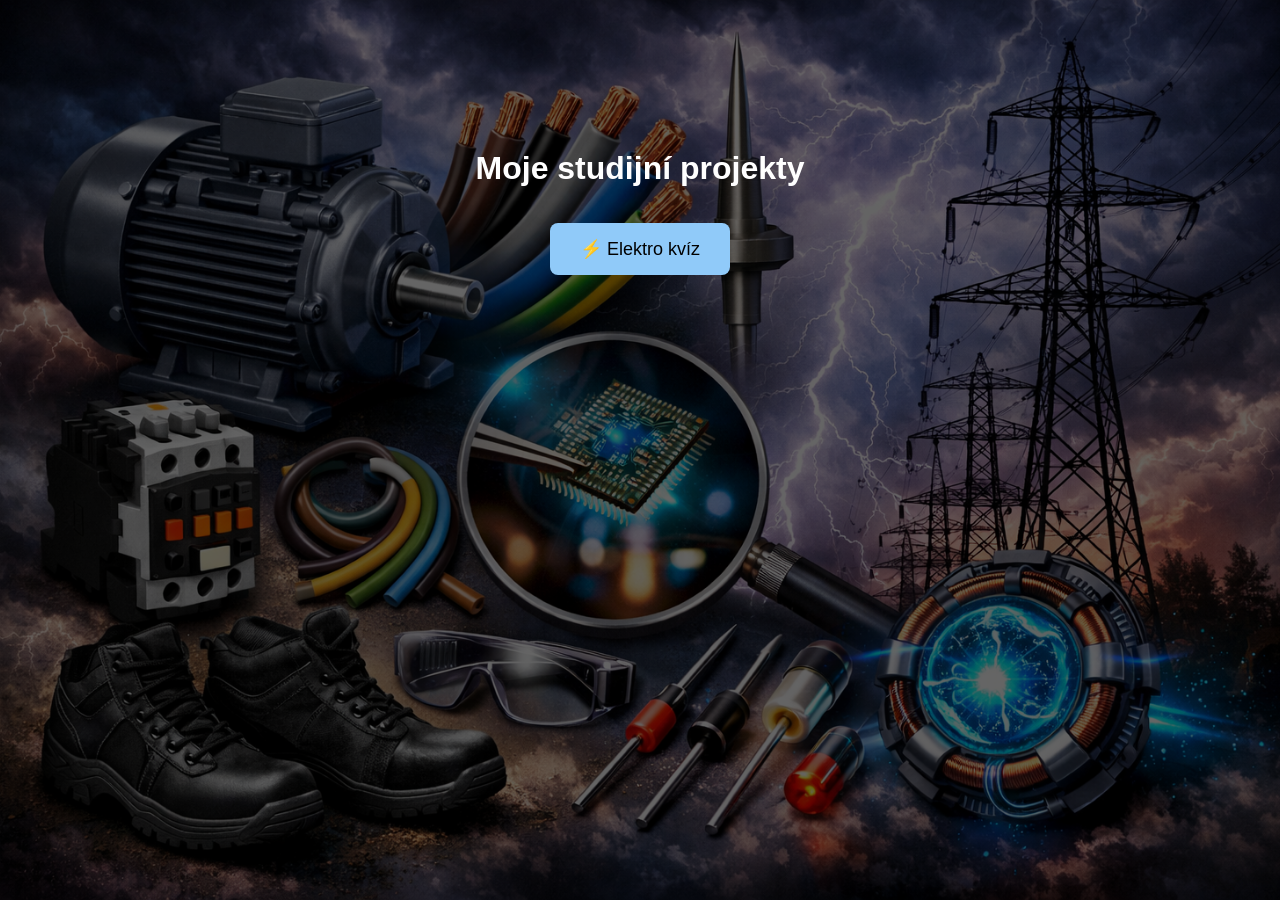
==== index.html @ f8d3eda0 "Add files via upload otevři přes index" ====
<!DOCTYPE html>
<html lang="cs">
<head>
<meta charset="UTF-8">
<title>Moje studijní projekty</title>
<style>
body {
    font-family: Arial, sans-serif;
    background: url("kolazscifi.png") no-repeat center center fixed;
    background-size: cover;
    margin: 0;
    color: white;
    text-align: center;
}

body::before {
    content: "";
    position: fixed;
    width: 100%;
    height: 100%;
    background: rgba(0,0,0,0.6);
    top: 0;
    left: 0;
}

.container {
    position: relative;
    z-index: 1;
    margin-top: 150px;
}

button {
    padding: 15px 30px;
    font-size: 18px;
    margin: 15px;
    border: none;
    border-radius: 8px;
    cursor: pointer;
}

.project {
    background: #90caf9;
}
</style>
</head>
<body>

<div class="container">
    <h1>Moje studijní projekty</h1>
    <button class="project" onclick="openProject('elektro.html')">
        ⚡ Elektro kvíz
    </button>
</div>

<script>
function openProject(page) {
    window.location.href = page;
}
</script>

</body>
</html>
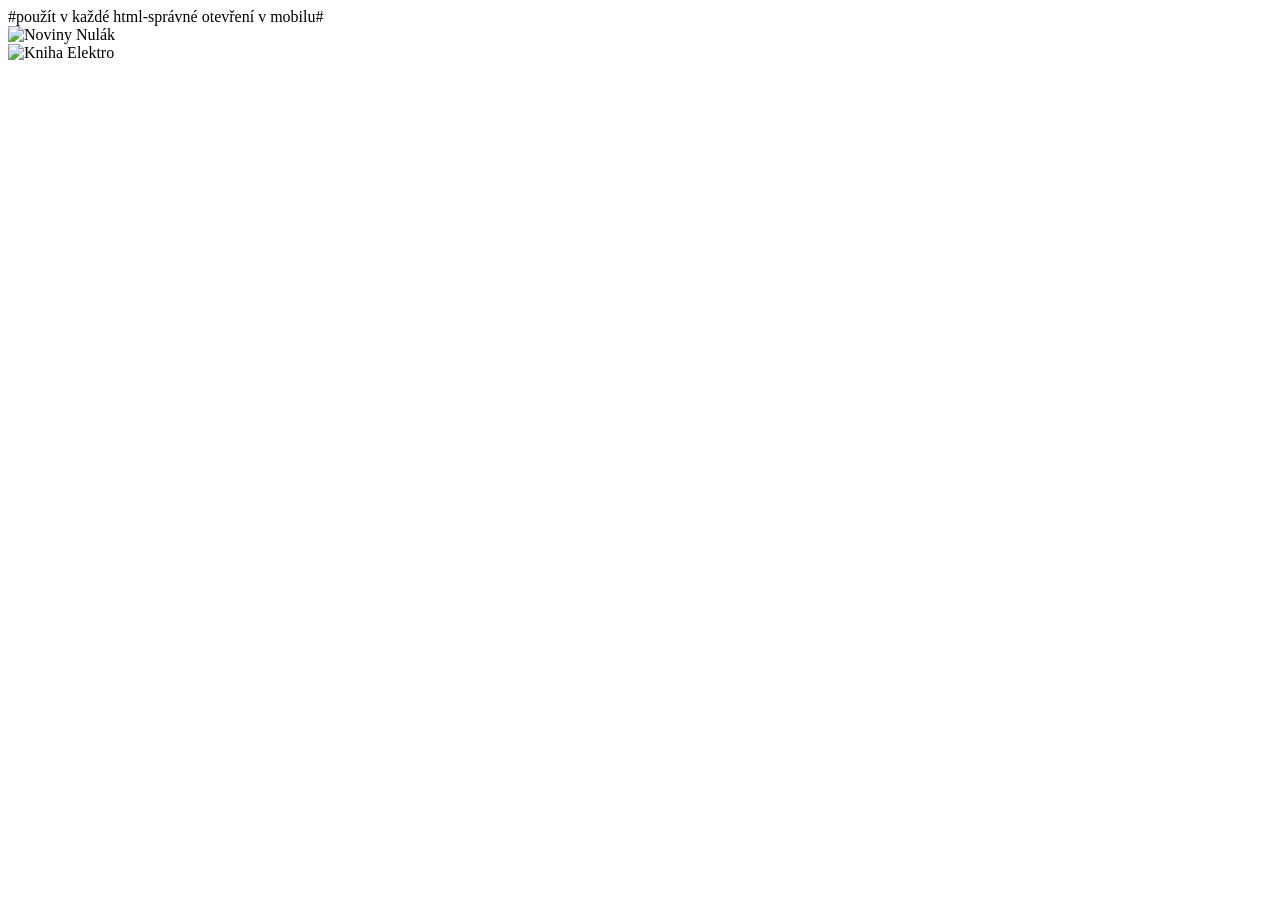
==== commit 8d94b350: "Update index.html i pro mobilní z." ====
--- a/index.html
+++ b/index.html
@@ -1,62 +1,30 @@
 <!DOCTYPE html>
 <html lang="cs">
 <head>
-<meta charset="UTF-8">
-<title>Moje studijní projekty</title>
-<style>
-body {
-    font-family: Arial, sans-serif;
-    background: url("kolazscifi.png") no-repeat center center fixed;
-    background-size: cover;
-    margin: 0;
-    color: white;
-    text-align: center;
-}
+  <meta charset="UTF-8">
+  <meta name="viewport" content="width=device-width, initial-scale=1.0">#použít v každé html-správné otevření v mobilu#
 
-body::before {
-    content: "";
-    position: fixed;
-    width: 100%;
-    height: 100%;
-    background: rgba(0,0,0,0.6);
-    top: 0;
-    left: 0;
-}
-
-.container {
-    position: relative;
-    z-index: 1;
-    margin-top: 150px;
-}
-
-button {
-    padding: 15px 30px;
-    font-size: 18px;
-    margin: 15px;
-    border: none;
-    border-radius: 8px;
-    cursor: pointer;
-}
-
-.project {
-    background: #90caf9;
-}
-</style>
+<!--  <title>Studijní rozcestník</title> -->
+  <link rel="stylesheet" href="style.css">
 </head>
 <body>
 
-<div class="container">
-    <h1>Moje studijní projekty</h1>
-    <button class="project" onclick="openProject('elektro.html')">
-        ⚡ Elektro kvíz
-    </button>
+<div id="scene">
+
+<!--  <div id="title">Studijní rozcestník</div> -->
+
+  <!-- NOVINY -->
+  <div class="hotspot noviny" onclick="openNulak()">
+    <img src="img/noviny-nulak.PNG" alt="Noviny Nulák">
+  </div>
+
+  <!-- KNIHA ELEKTRO -->
+  <div class="hotspot elektro" onclick="openElektro()">
+    <img src="img/kniha-elektro.png" alt="Kniha Elektro">
+  </div>
+
 </div>
 
-<script>
-function openProject(page) {
-    window.location.href = page;
-}
-</script>
-
+<script src="script.js"></script>
 </body>
 </html>
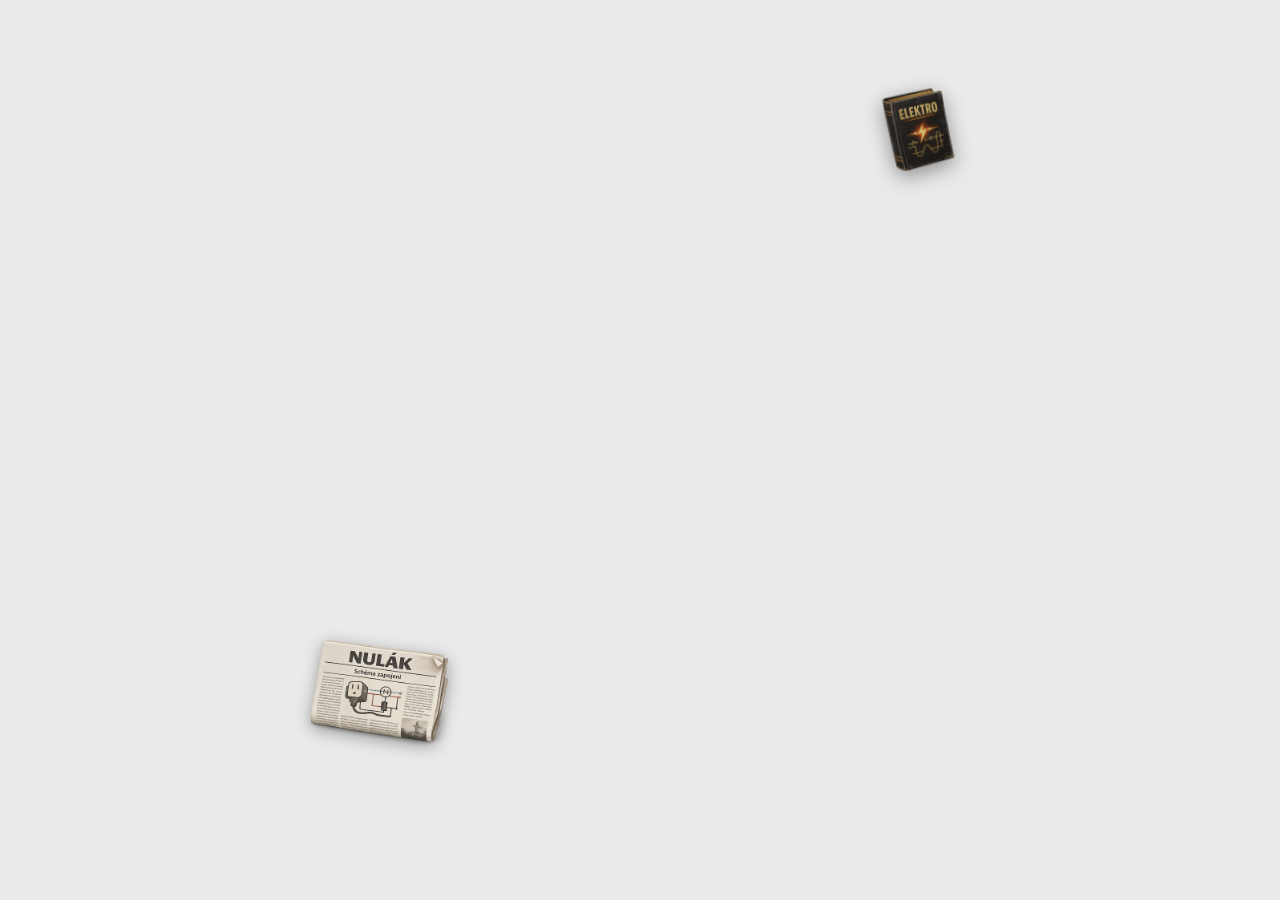
==== commit 77745811: "Update index.html" ====
--- a/index.html
+++ b/index.html
@@ -2,7 +2,7 @@
 <html lang="cs">
 <head>
   <meta charset="UTF-8">
-  <meta name="viewport" content="width=device-width, initial-scale=1.0">#použít v každé html-správné otevření v mobilu#
+  <meta name="viewport" content="width=device-width, initial-scale=1.0"><!--použít v každé html-správné otevření v mobilu-->
 
 <!--  <title>Studijní rozcestník</title> -->
   <link rel="stylesheet" href="style.css">
@@ -15,7 +15,7 @@
 
   <!-- NOVINY -->
   <div class="hotspot noviny" onclick="openNulak()">
-    <img src="img/noviny-nulak.PNG" alt="Noviny Nulák">
+    <img src="img/noviny-nulak.png" alt="Noviny Nulák">
   </div>
 
   <!-- KNIHA ELEKTRO -->
--- a/style.css
+++ b/style.css
@@ -0,0 +1,211 @@
+* {
+  margin: 0;
+  padding: 0;
+  box-sizing: border-box;
+}
+
+body {
+  background: rgb(10, 1, 1);
+  font-family: serif;
+}
+
+#scene {
+  position: relative;
+  width: 100vw;
+  height: 100vh;
+  background: url("index.PNG") center/cover no-repeat;
+  overflow: hidden;
+
+  transition: transform 1.5s ease;
+}
+
+
+/*stav po přiblížení*/
+#scene.zoom-elektro {
+  transform: scale(1.4); /*scale je možné doladit 1.3-1.6*/
+}
+
+/* NÁPIS NAD KRBEM */
+#title {
+  position: absolute;
+  top: 12%;
+  width: 100%;
+  text-align: center;
+  font-size: 48px;
+  color: #f5e6c8;
+  text-shadow: 0 0 15px rgba(255,200,120,0.8);
+}
+
+/* SPOLEČNÉ PRO KLIKATELNÉ OBJEKTY */
+.hotspot {
+  position: absolute;
+  cursor: pointer;
+  transition: all 0.3s ease;
+}
+
+.hotspot img {
+  width: 100%;
+  display: block;
+  pointer-events: none;
+
+  filter:
+    brightness(0.85)
+    contrast(0.9)
+    saturate(0.9)
+    drop-shadow(0 6px 10px rgba(0,0,0,0.4));
+
+  image-rendering: auto;
+ mix-blend-mode: multiply;
+
+  -webkit-mask-image: radial-gradient(
+    circle at center,
+    black 65%,
+    transparent 100%
+  );
+  mask-image: radial-gradient(
+    circle at center,
+    black 65%,
+    transparent 100%
+  );
+}
+
+
+/* HOVER EFEKT */
+.hotspot:hover img {
+  filter:
+    brightness(1)
+    contrast(0.95)
+    saturate(1)
+    drop-shadow(0 8px 14px rgba(0,0,0,0.55));
+}
+
+
+
+/* NOVINY NA STOLE */
+.noviny {
+  z-index: 50;
+  width: 308px;
+  left: 18%;
+  top: 66%;
+}
+
+/* ZÁKLADNÍ VZHLED NOVIN */
+.noviny img {
+  mix-blend-mode: normal;
+  transition: filter 0.3s ease;
+
+  filter:
+    brightness(1)
+    contrast(0.95)
+    saturate(0.9)
+    drop-shadow(0 4px 8px rgba(0,0,0,0.35));
+}  /* ⬅️ TAHLE ZÁVORKA TAM CHYBĚLA */
+
+/* ZÁKLAD */
+body {
+  margin: 0;
+  font-family: "Times New Roman", serif;
+  background: #eaeaea;
+}
+
+/* NOVINY – HLAVNÍ KONTEJNER */
+.newspaper {
+  border: 3px solid #8a6a3f;
+  max-width: 1000px;
+  margin: 40px auto;
+  padding: 40px;
+
+  background:
+    linear-gradient(
+      rgba(255, 248, 230, 0.88),
+      rgba(255, 248, 230, 0.88)
+    ),
+    url("img/paper-old.jpg") center / cover no-repeat;
+
+  box-shadow:
+    0 10px 30px rgba(0,0,0,0.25),
+    inset 0 0 40px rgba(0,0,0,0.08);
+}
+
+/* HLAVIČKA NOVIN */
+.header {
+  text-align: center;
+  border-bottom: 3px solid black;
+  padding-bottom: 20px;
+  margin-bottom: 30px;
+}
+
+/* SLOUPCE */
+.columns {
+  column-count: 2;
+  column-gap: 40px;
+}
+
+/* ČLÁNKY */
+article {
+  break-inside: avoid;
+  margin-bottom: 30px;
+}
+
+article p {
+  color: #2b2b2b;
+  line-height: 1.6;
+  text-align: justify;
+}
+.article-image {
+  width: 100%;
+  margin-top: 20px;
+  margin-bottom: 30px;
+
+  filter:
+    sepia(20%)
+    contrast(1.05);
+
+  break-inside: avoid;
+}
+
+
+
+/* ROZZÁŘENÍ PŘI NAJETÍ MYŠÍ */
+.noviny:hover img {
+  filter:
+    brightness(1.15)
+    contrast(1.05)
+    saturate(1)
+    drop-shadow(0 0 12px rgba(255, 200, 120, 0.6))
+    drop-shadow(0 4px 10px rgba(0,0,0,0.4));
+}
+/* KNIHA ELEKTRO V KNIHOVNĚ */
+.elektro {
+  
+   z-index: 50;
+  width: 190px;
+  left: 64%;
+  top: 8%;
+  
+}
+.elektro img {
+  transform: rotate(-2deg);
+   -webkit-mask-image: radial-gradient(circle, black 75%, transparent 100%);
+  mask-image: radial-gradient(circle, black 75%, transparent 100%);
+}
+
+/*vzhled tlačítka*/
+.back-btn {
+  position: fixed;
+  top: 20px;
+  left: 20px;
+  padding: 10px 16px;
+  font-size: 16px;
+  background: rgba(0,0,0,0.7);
+  color: #f5e6c8;
+  border: 1px solid #c9a96a;
+  border-radius: 6px;
+  cursor: pointer;
+  z-index: 1000;
+}
+
+.back-btn:hover {
+  background: rgba(201,169,106,0.9);
+  color: black;
+}
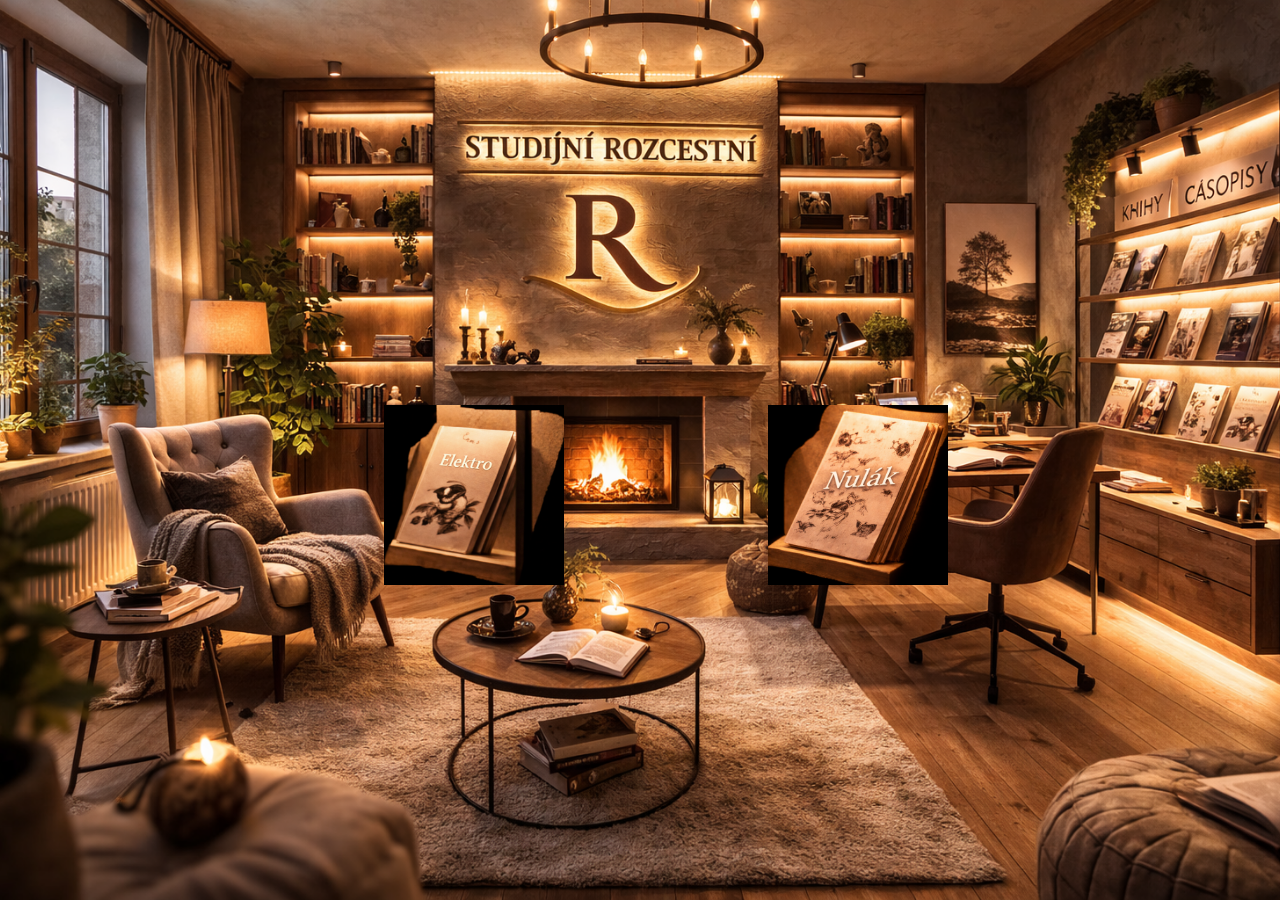
==== commit 7dc09b37: "Add files via upload" ====
--- a/index.html
+++ b/index.html
@@ -2,29 +2,22 @@
 <html lang="cs">
 <head>
   <meta charset="UTF-8">
-  <meta name="viewport" content="width=device-width, initial-scale=1.0"><!--použít v každé html-správné otevření v mobilu-->
-
-<!--  <title>Studijní rozcestník</title> -->
-  <link rel="stylesheet" href="style.css">
+  <meta name="viewport" content="width=device-width, initial-scale=1.0">
+  <title>Studijní rozcestník</title>
+  <link rel="stylesheet" href="css/style.css">
 </head>
-<body>
+<body class="index">
 
 <div id="scene">
-
-<!--  <div id="title">Studijní rozcestník</div> -->
-
-  <!-- NOVINY -->
-  <div class="hotspot noviny" onclick="openNulak()">
-    <img src="img/noviny-nulak.png" alt="Noviny Nulák">
+  <div class="icon" data-link="elektro.html">
+    <img src="img/elektro12.png" alt="Elektro">
   </div>
 
-  <!-- KNIHA ELEKTRO -->
-  <div class="hotspot elektro" onclick="openElektro()">
-    <img src="img/kniha-elektro.png" alt="Kniha Elektro">
+  <div class="icon" data-link="NULAK.html">
+    <img src="img/nulak12.png" alt="Nulák">
   </div>
-
 </div>
 
-<script src="script.js"></script>
+<script src="js/main.js"></script>
 </body>
-</html>
+</html>
--- a/css/style.css
+++ b/css/style.css
@@ -0,0 +1,97 @@
+/* RESET */
+* {
+  box-sizing: border-box;
+  margin: 0;
+  padding: 0;
+}
+
+/* INDEX */
+body.index {
+  width: 100vw;
+  height: 100vh;
+  background: url("../img/index12.png") center / cover no-repeat;
+  overflow: hidden;
+}
+
+#scene {
+  width: 100%;
+  height: 100%;
+  position: relative;
+}
+
+/* IKONY */
+.icon {
+  position: absolute;
+  width: 180px;
+  transition: transform 0.3s ease, filter 0.3s ease;
+  cursor: pointer;
+}
+
+.icon img {
+  width: 100%;
+}
+
+/* POZICE */
+.icon:nth-child(1) {
+  top: 45%;
+  left: 30%;
+}
+
+.icon:nth-child(2) {
+  top: 45%;
+  left: 60%;
+}
+
+/* HOVER / TAP */
+.icon:hover {
+  transform: scale(1.15);
+  filter: drop-shadow(0 0 20px rgba(255,255,200,0.9));
+}
+
+/* MOBIL */
+@media (max-width: 768px) {
+  .icon {
+    width: 140px;
+  }
+
+  .icon:nth-child(1),
+  .icon:nth-child(2) {
+    top: 50%;
+  }
+}
+
+/* ELEKTRO */
+.page {
+  padding: 20px;
+  font-family: Arial, sans-serif;
+}
+
+.button {
+  padding: 12px 20px;
+  margin: 10px 0;
+  background: #222;
+  color: white;
+  border: none;
+  width: 100%;
+  text-align: left;
+  cursor: pointer;
+}
+
+.button:hover {
+  background: #444;
+}
+
+.back {
+  background: #555;
+}
+.top-bar {
+  margin-bottom: 20px;
+}
+
+.home {
+  background: #0077cc;
+}
+
+.home:hover {
+  background: #005fa3;
+}
